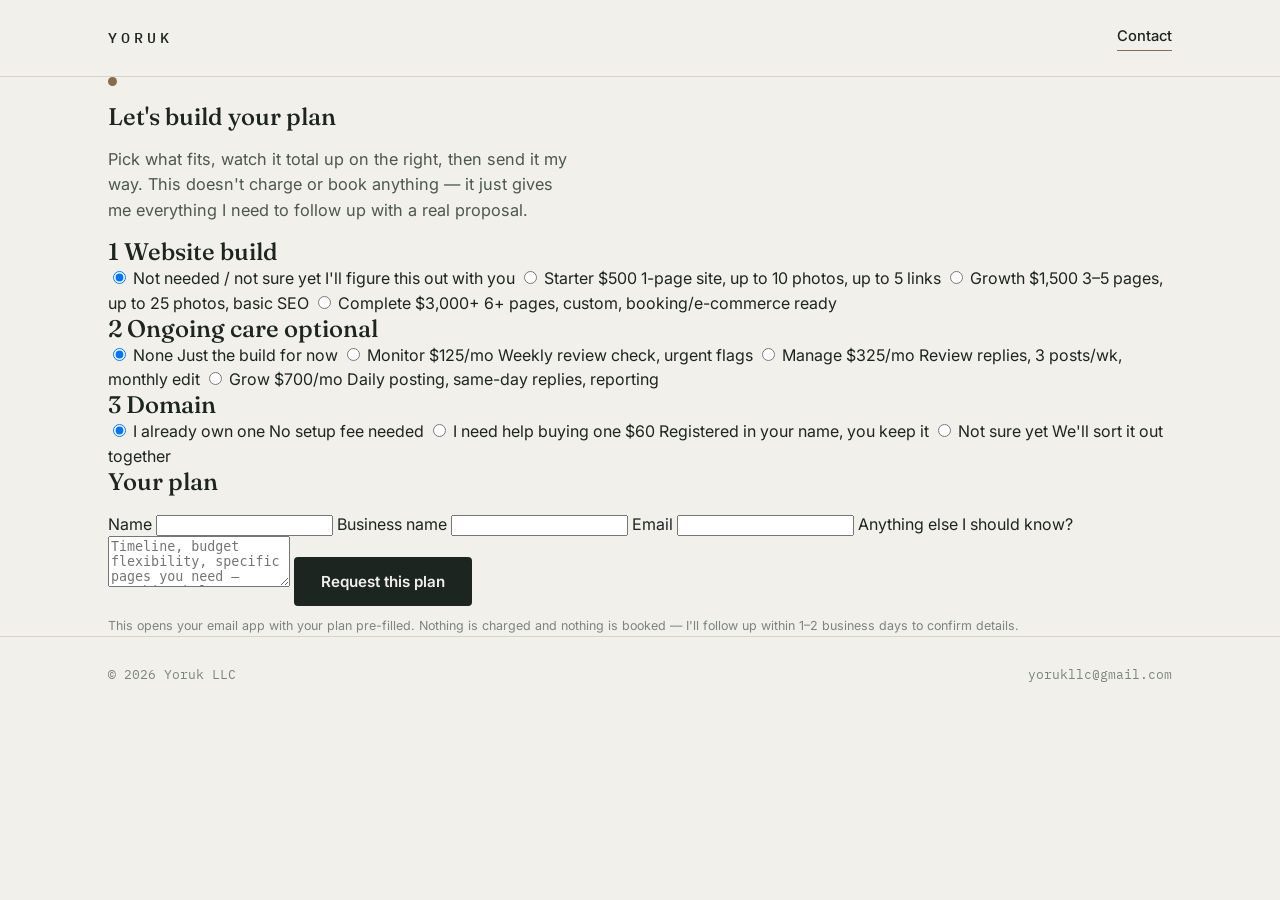
==== plans.html @ 05eb19a7 "Create plans.html" ====
<!DOCTYPE html>
<html lang="en">
<head>
<meta charset="UTF-8">
<meta name="viewport" content="width=device-width, initial-scale=1.0">
<title>Build Your Plan — Yoruk</title>
<meta name="description" content="Pick a website package and an optional care plan, see it laid out clearly, and send your plan request to Yoruk — no payment, no commitment.">

<link rel="preconnect" href="https://fonts.googleapis.com">
<link rel="preconnect" href="https://fonts.gstatic.com" crossorigin>
<link href="https://fonts.googleapis.com/css2?family=Fraunces:ital,opsz,wght@0,9..144,400;0,9..144,500;0,9..144,600;1,9..144,500&family=Inter:wght@400;500;600&family=IBM+Plex+Mono:wght@400;500&display=swap" rel="stylesheet">

<link rel="stylesheet" href="style.css">
</head>
<body>

<a class="skip-link" href="#main">Skip to content</a>

<header class="site-header">
  <div class="wrap header-row">
    <a href="index.html" class="wordmark">YORUK</a>
    <nav class="header-nav">
      <a href="index.html#contact" class="header-cta">Contact</a>
    </nav>
  </div>
</header>

<main id="main">

  <section class="builder-hero">
    <div class="wrap">
      <span class="waypoint" aria-hidden="true"></span>
      <h1>Let's build your plan</h1>
      <p class="section-sub">Pick what fits, watch it total up on the right, then send it my way. This doesn't charge or book anything — it just gives me everything I need to follow up with a real proposal.</p>
    </div>
  </section>

  <section class="builder">
    <div class="wrap builder-grid">

      <div class="builder-steps">

        <div class="builder-step">
          <h2><span class="step-num">1</span> Website build</h2>
          <div class="option-group" data-group="build" data-required="true">
            <label class="option-card">
              <input type="radio" name="build" value="none" checked data-label="No build needed" data-price="0" data-cadence="">
              <span class="option-name">Not needed / not sure yet</span>
              <span class="option-desc">I'll figure this out with you</span>
            </label>
            <label class="option-card">
              <input type="radio" name="build" value="starter" data-label="Starter build" data-price="500" data-cadence="one-time">
              <span class="option-name">Starter <span class="option-price">$500</span></span>
              <span class="option-desc">1-page site, up to 10 photos, up to 5 links</span>
            </label>
            <label class="option-card">
              <input type="radio" name="build" value="growth" data-label="Growth build" data-price="1500" data-cadence="one-time">
              <span class="option-name">Growth <span class="option-price">$1,500</span></span>
              <span class="option-desc">3–5 pages, up to 25 photos, basic SEO</span>
            </label>
            <label class="option-card">
              <input type="radio" name="build" value="complete" data-label="Complete build" data-price="3000" data-cadence="one-time">
              <span class="option-name">Complete <span class="option-price">$3,000+</span></span>
              <span class="option-desc">6+ pages, custom, booking/e-commerce ready</span>
            </label>
          </div>
        </div>

        <div class="builder-step">
          <h2><span class="step-num">2</span> Ongoing care <span class="step-optional">optional</span></h2>
          <div class="option-group" data-group="care">
            <label class="option-card">
              <input type="radio" name="care" value="none" checked data-label="No ongoing care" data-price="0" data-cadence="">
              <span class="option-name">None</span>
              <span class="option-desc">Just the build for now</span>
            </label>
            <label class="option-card">
              <input type="radio" name="care" value="monitor" data-label="Monitor plan" data-price="125" data-cadence="/mo">
              <span class="option-name">Monitor <span class="option-price">$125/mo</span></span>
              <span class="option-desc">Weekly review check, urgent flags</span>
            </label>
            <label class="option-card">
              <input type="radio" name="care" value="manage" data-label="Manage plan" data-price="325" data-cadence="/mo">
              <span class="option-name">Manage <span class="option-price">$325/mo</span></span>
              <span class="option-desc">Review replies, 3 posts/wk, monthly edit</span>
            </label>
            <label class="option-card">
              <input type="radio" name="care" value="grow" data-label="Grow plan" data-price="700" data-cadence="/mo">
              <span class="option-name">Grow <span class="option-price">$700/mo</span></span>
              <span class="option-desc">Daily posting, same-day replies, reporting</span>
            </label>
          </div>
        </div>

        <div class="builder-step">
          <h2><span class="step-num">3</span> Domain</h2>
          <div class="option-group" data-group="domain">
            <label class="option-card">
              <input type="radio" name="domain" value="have" checked data-label="Already own a domain" data-price="0" data-cadence="">
              <span class="option-name">I already own one</span>
              <span class="option-desc">No setup fee needed</span>
            </label>
            <label class="option-card">
              <input type="radio" name="domain" value="need" data-label="Needs help buying a domain" data-price="60" data-cadence="one-time">
              <span class="option-name">I need help buying one <span class="option-price">$60</span></span>
              <span class="option-desc">Registered in your name, you keep it</span>
            </label>
            <label class="option-card">
              <input type="radio" name="domain" value="unsure" data-label="Not sure about domain yet" data-price="0" data-cadence="">
              <span class="option-name">Not sure yet</span>
              <span class="option-desc">We'll sort it out together</span>
            </label>
          </div>
        </div>

      </div>

      <aside class="builder-summary">
        <h2>Your plan</h2>
        <ul class="summary-list" id="summary-list"></ul>

        <div class="summary-totals" id="summary-totals"></div>

        <form id="plan-form" novalidate>
          <label for="p-name">Name</label>
          <input type="text" id="p-name" required autocomplete="name">

          <label for="p-business">Business name</label>
          <input type="text" id="p-business" autocomplete="organization">

          <label for="p-email">Email</label>
          <input type="email" id="p-email" required autocomplete="email">

          <label for="p-notes">Anything else I should know?</label>
          <textarea id="p-notes" rows="3" placeholder="Timeline, budget flexibility, specific pages you need — anything helps."></textarea>

          <button type="submit" class="btn btn-primary">Request this plan</button>
          <p class="form-note">This opens your email app with your plan pre-filled. Nothing is charged and nothing is booked — I'll follow up within 1–2 business days to confirm details.</p>
        </form>
      </aside>

    </div>
  </section>

</main>

<footer class="site-footer">
  <div class="wrap footer-row">
    <span>© 2026 Yoruk LLC</span>
    <a href="mailto:yorukllc@gmail.com">yorukllc@gmail.com</a>
  </div>
</footer>

<script src="plans.js"></script>
</body>
</html>
---- style.css ----
/* ============================================
   YORUK — design tokens
   ============================================ */
:root {
  --paper:      #F2F0EA;
  --paper-alt:  #E9E5D9;
  --ink:        #1D2521;
  --ink-soft:   #4B5750;
  --ink-faint:  #7A8580;
  --accent:     #8A6C4A;
  --accent-deep:#6E5439;
  --accent-tint:#C9B79A;
  --teal:       #445752;
  --line:       #D8D3C6;

  --font-display: 'Fraunces', Georgia, serif;
  --font-body: 'Inter', -apple-system, BlinkMacSystemFont, sans-serif;
  --font-mono: 'IBM Plex Mono', 'Courier New', monospace;

  --wrap: 1120px;
  --radius: 4px;
}

* { box-sizing: border-box; }

html { scroll-behavior: smooth; }

@media (prefers-reduced-motion: reduce) {
  html { scroll-behavior: auto; }
  *, *::before, *::after {
    animation-duration: 0.01ms !important;
    animation-iteration-count: 1 !important;
    transition-duration: 0.01ms !important;
  }
}

body {
  margin: 0;
  background: var(--paper);
  color: var(--ink);
  font-family: var(--font-body);
  font-size: 16px;
  line-height: 1.55;
  -webkit-font-smoothing: antialiased;
}

.wrap {
  max-width: var(--wrap);
  margin: 0 auto;
  padding: 0 28px;
}

.skip-link {
  position: absolute;
  left: -9999px;
  top: 0;
  background: var(--ink);
  color: var(--paper);
  padding: 12px 18px;
  z-index: 100;
}
.skip-link:focus {
  left: 16px;
  top: 16px;
}

a { color: inherit; }

:focus-visible {
  outline: 2px solid var(--accent-deep);
  outline-offset: 3px;
}

h1, h2, h3 {
  font-family: var(--font-display);
  font-weight: 500;
  line-height: 1.12;
  margin: 0;
  color: var(--ink);
}

em { font-style: italic; color: var(--accent-deep); }

.section-sub {
  color: var(--ink-soft);
  max-width: 46ch;
  font-size: 1.02rem;
}

/* ============================================
   Header
   ============================================ */
.site-header {
  position: sticky;
  top: 0;
  z-index: 50;
  background: rgba(242, 240, 234, 0.9);
  backdrop-filter: blur(6px);
  border-bottom: 1px solid var(--line);
}

.header-row {
  display: flex;
  align-items: center;
  justify-content: space-between;
  height: 76px;
}

.wordmark {
  font-family: var(--font-mono);
  font-size: 0.92rem;
  letter-spacing: 0.28em;
  text-decoration: none;
  color: var(--ink);
  font-weight: 500;
}

.header-nav {
  display: flex;
  align-items: center;
  gap: 28px;
}

.availability {
  display: flex;
  align-items: center;
  gap: 8px;
  font-family: var(--font-mono);
  font-size: 0.78rem;
  letter-spacing: 0.02em;
  color: var(--ink-soft);
}

.availability-dot {
  width: 7px;
  height: 7px;
  border-radius: 50%;
  background: var(--teal);
  box-shadow: 0 0 0 3px rgba(68, 87, 82, 0.15);
}

.header-cta {
  text-decoration: none;
  font-size: 0.92rem;
  font-weight: 500;
  color: var(--ink);
  border-bottom: 1px solid var(--accent);
  padding-bottom: 2px;
}

@media (max-width: 600px) {
  .availability { display: none; }
}

/* ============================================
   Buttons
   ============================================ */
.btn {
  display: inline-block;
  text-decoration: none;
  font-family: var(--font-body);
  font-weight: 600;
  font-size: 0.95rem;
  padding: 14px 26px;
  border-radius: var(--radius);
  border: 1px solid transparent;
  cursor: pointer;
  transition: transform 0.15s ease, background 0.2s ease, border-color 0.2s ease;
}
.btn:hover { transform: translateY(-1px); }

.btn-primary {
  background: var(--ink);
  color: var(--paper);
}
.btn-primary:hover { background: var(--accent-deep); }

.btn-ghost {
  background: transparent;
  color: var(--ink);
  border-color: var(--ink);
}
.btn-ghost:hover { border-color: var(--accent-deep); color: var(--accent-deep); }

.btn-small {
  padding: 10px 20px;
  font-size: 0.88rem;
}

/* ============================================
   Hero
   ============================================ */
.hero {
  padding: 88px 0 72px;
}

.hero-grid {
  display: grid;
  grid-template-columns: 1.3fr 0.7fr;
  gap: 48px;
  align-items: center;
}

.eyebrow {
  font-family: var(--font-mono);
  font-size: 0.8rem;
  letter-spacing: 0.14em;
  text-transform: uppercase;
  color: var(--accent-deep);
  margin: 0 0 18px;
}

.hero-copy h1 {
  font-size: clamp(2.4rem, 5vw, 3.6rem);
  margin-bottom: 22px;
}

.hero-sub {
  font-size: 1.12rem;
  color: var(--ink-soft);
  max-width: 46ch;
  margin: 0 0 34px;
}

.hero-actions {
  display: flex;
  gap: 16px;
  flex-wrap: wrap;
}

/* decorative route mark — nods to "yoruk" (wanderer): a path of waypoints */
.hero-mark {
  display: flex;
  align-items: center;
  justify-content: center;
  height: 100%;
}

.route {
  position: relative;
  width: 100%;
  height: 260px;
}

.route-line {
  position: absolute;
  left: 50%;
  top: 0;
  bottom: 0;
  width: 1px;
  background: linear-gradient(to bottom, transparent, var(--line) 12%, var(--line) 88%, transparent);
}

.route-point {
  position: absolute;
  left: 50%;
  width: 9px;
  height: 9px;
  border-radius: 50%;
  background: var(--paper);
  border: 1.5px solid var(--accent);
  transform: translateX(-50%);
  top: calc(var(--d) * 25% + 8%);
  animation: settle 0.6s ease both;
  animation-delay: calc(var(--d) * 120ms + 200ms);
}

.route-point:nth-child(3) { background: var(--accent); }

@keyframes settle {
  from { opacity: 0; transform: translateX(-50%) translateY(-6px); }
  to   { opacity: 1; transform: translateX(-50%) translateY(0); }
}

@media (max-width: 860px) {
  .hero-grid { grid-template-columns: 1fr; }
  .hero-mark { display: none; }
  .hero { padding: 56px 0 48px; }
}

/* ============================================
   Section head + waypoint marker
   ============================================ */
.section-head {
  margin-bottom: 44px;
  max-width: 60ch;
}

.waypoint {
  display: block;
  width: 9px;
  height: 9px;
  border-radius: 50%;
  background: var(--accent);
  margin-bottom: 18px;
}

.section-head h2 {
  font-size: clamp(1.7rem, 3vw, 2.2rem);
  margin-bottom: 12px;
}

/* ============================================
   Services
   ============================================ */
.services {
  padding: 84px 0;
  border-top: 1px solid var(--line);
}

.service-grid {
  display: grid;
  grid-template-columns: repeat(3, 1fr);
  gap: 1px;
  background: var(--line);
  border: 1px solid var(--line);
}

.service-card {
  background: var(--paper);
  padding: 30px 28px;
}

.service-card h3 {
  font-size: 1.08rem;
  font-weight: 600;
  font-family: var(--font-body);
  margin-bottom: 10px;
}

.service-card p {
  color: var(--ink-soft);
  font-size: 0.95rem;
  margin: 0;
}

@media (max-width: 860px) {
  .service-grid { grid-template-columns: 1fr; }
}

/* ============================================
   Pricing — flip cards
   ============================================ */
.pricing {
  padding: 84px 0;
  border-top: 1px solid var(--line);
}

.tier-grid {
  display: grid;
  grid-template-columns: repeat(3, 1fr);
  gap: 24px;
  perspective: 1600px;
}

.tier-card {
  background: none;
  border: none;
  padding: 0;
  cursor: pointer;
  font-family: inherit;
  text-align: left;
  height: 320px;
  display: block;
}

.tier-card-inner {
  position: relative;
  display: block;
  width: 100%;
  height: 100%;
  transition: transform 0.55s cubic-bezier(0.6, 0.1, 0.2, 1);
  transform-style: preserve-3d;
}

.tier-card[aria-pressed="true"] .tier-card-inner {
  transform: rotateY(180deg);
}

.tier-face {
  position: absolute;
  inset: 0;
  backface-visibility: hidden;
  border-radius: var(--radius);
  padding: 30px 26px;
  display: flex;
  flex-direction: column;
}

.tier-front {
  background: var(--paper-alt);
  border: 1px solid var(--line);
  justify-content: space-between;
}

.tier-back {
  background: var(--ink);
  color: var(--paper);
  transform: rotateY(180deg);
  border: 1px solid var(--ink);
}

.tier-name {
  font-family: var(--font-display);
  font-size: 1.5rem;
  font-weight: 500;
}

.tier-back .tier-name { color: var(--paper); margin-bottom: 4px; }

.tier-teaser {
  color: var(--ink-soft);
  font-size: 0.98rem;
  margin: 14px 0 auto;
}

.tier-flip-hint {
  font-family: var(--font-mono);
  font-size: 0.76rem;
  letter-spacing: 0.05em;
  color: var(--accent-deep);
  display: flex;
  align-items: center;
  gap: 6px;
}
.tier-flip-hint::after {
  content: "↻";
  font-size: 0.95rem;
}

.tier-price {
  font-family: var(--font-mono);
  font-size: 1.7rem;
  color: var(--accent-tint);
  margin-bottom: 16px;
}

.tier-list {
  list-style: none;
  margin: 0 0 auto;
  padding: 0;
  font-size: 0.92rem;
  color: #D9D4C6;
}

.tier-list li {
  padding-left: 16px;
  position: relative;
  margin-bottom: 9px;
  line-height: 1.4;
}

.tier-list li::before {
  content: "";
  position: absolute;
  left: 0;
  top: 8px;
  width: 5px;
  height: 5px;
  border-radius: 50%;
  background: var(--accent-tint);
}

.tier-note {
  font-size: 0.78rem;
  color: #A8A296;
  font-family: var(--font-mono);
}

.tier-card:hover .tier-front {
  border-color: var(--accent);
}

.custom-note {
  margin-top: 40px;
  padding-top: 32px;
  border-top: 1px solid var(--line);
  display: flex;
  align-items: center;
  justify-content: space-between;
  gap: 24px;
  flex-wrap: wrap;
}

.custom-note p {
  margin: 0;
  max-width: 56ch;
  color: var(--ink-soft);
}
.custom-note strong { color: var(--ink); }

@media (max-width: 860px) {
  .tier-grid { grid-template-columns: 1fr; }
  .tier-card { height: 290px; }
}

/* ============================================
   Contact
   ============================================ */
.contact {
  padding: 84px 0 96px;
  border-top: 1px solid var(--line);
}

.contact-grid {
  display: grid;
  grid-template-columns: 0.9fr 1.1fr;
  gap: 56px;
}

.contact-copy h2 { margin-bottom: 14px; }

.contact-email {
  display: inline-block;
  margin-top: 26px;
  font-family: var(--font-mono);
  font-size: 1.05rem;
  text-decoration: none;
  color: var(--accent-deep);
  border-bottom: 1px solid var(--accent);
  padding-bottom: 3px;
}

.contact-form {
  display: flex;
  flex-direction: column;
  gap: 6px;
  background: var(--paper-alt);
  border: 1px solid var(--line);
  border-radius: var(--radius);
  padding: 32px;
}

.contact-form label {
  font-size: 0.82rem;
  font-family: var(--font-mono);
  color: var(--ink-soft);
  margin-top: 14px;
}
.contact-form label:first-child { margin-top: 0; }

.contact-form input,
.contact-form textarea {
  font-family: var(--font-body);
  font-size: 0.98rem;
  padding: 11px 13px;
  border: 1px solid var(--line);
  border-radius: var(--radius);
  background: var(--paper);
  color: var(--ink);
  resize: vertical;
}

.contact-form input:focus,
.contact-form textarea:focus {
  border-color: var(--accent);
}

.contact-form .btn {
  margin-top: 22px;
  align-self: flex-start;
}

.form-note {
  font-size: 0.78rem;
  color: var(--ink-faint);
  margin: 10px 0 0;
}

@media (max-width: 860px) {
  .contact-grid { grid-template-columns: 1fr; }
}

/* ============================================
   Footer
   ============================================ */
.site-footer {
  border-top: 1px solid var(--line);
  padding: 28px 0;
}

.footer-row {
  display: flex;
  justify-content: space-between;
  font-family: var(--font-mono);
  font-size: 0.8rem;
  color: var(--ink-faint);
  flex-wrap: wrap;
  gap: 10px;
}

.footer-row a {
  text-decoration: none;
  color: var(--ink-faint);
}
.footer-row a:hover { color: var(--accent-deep); }
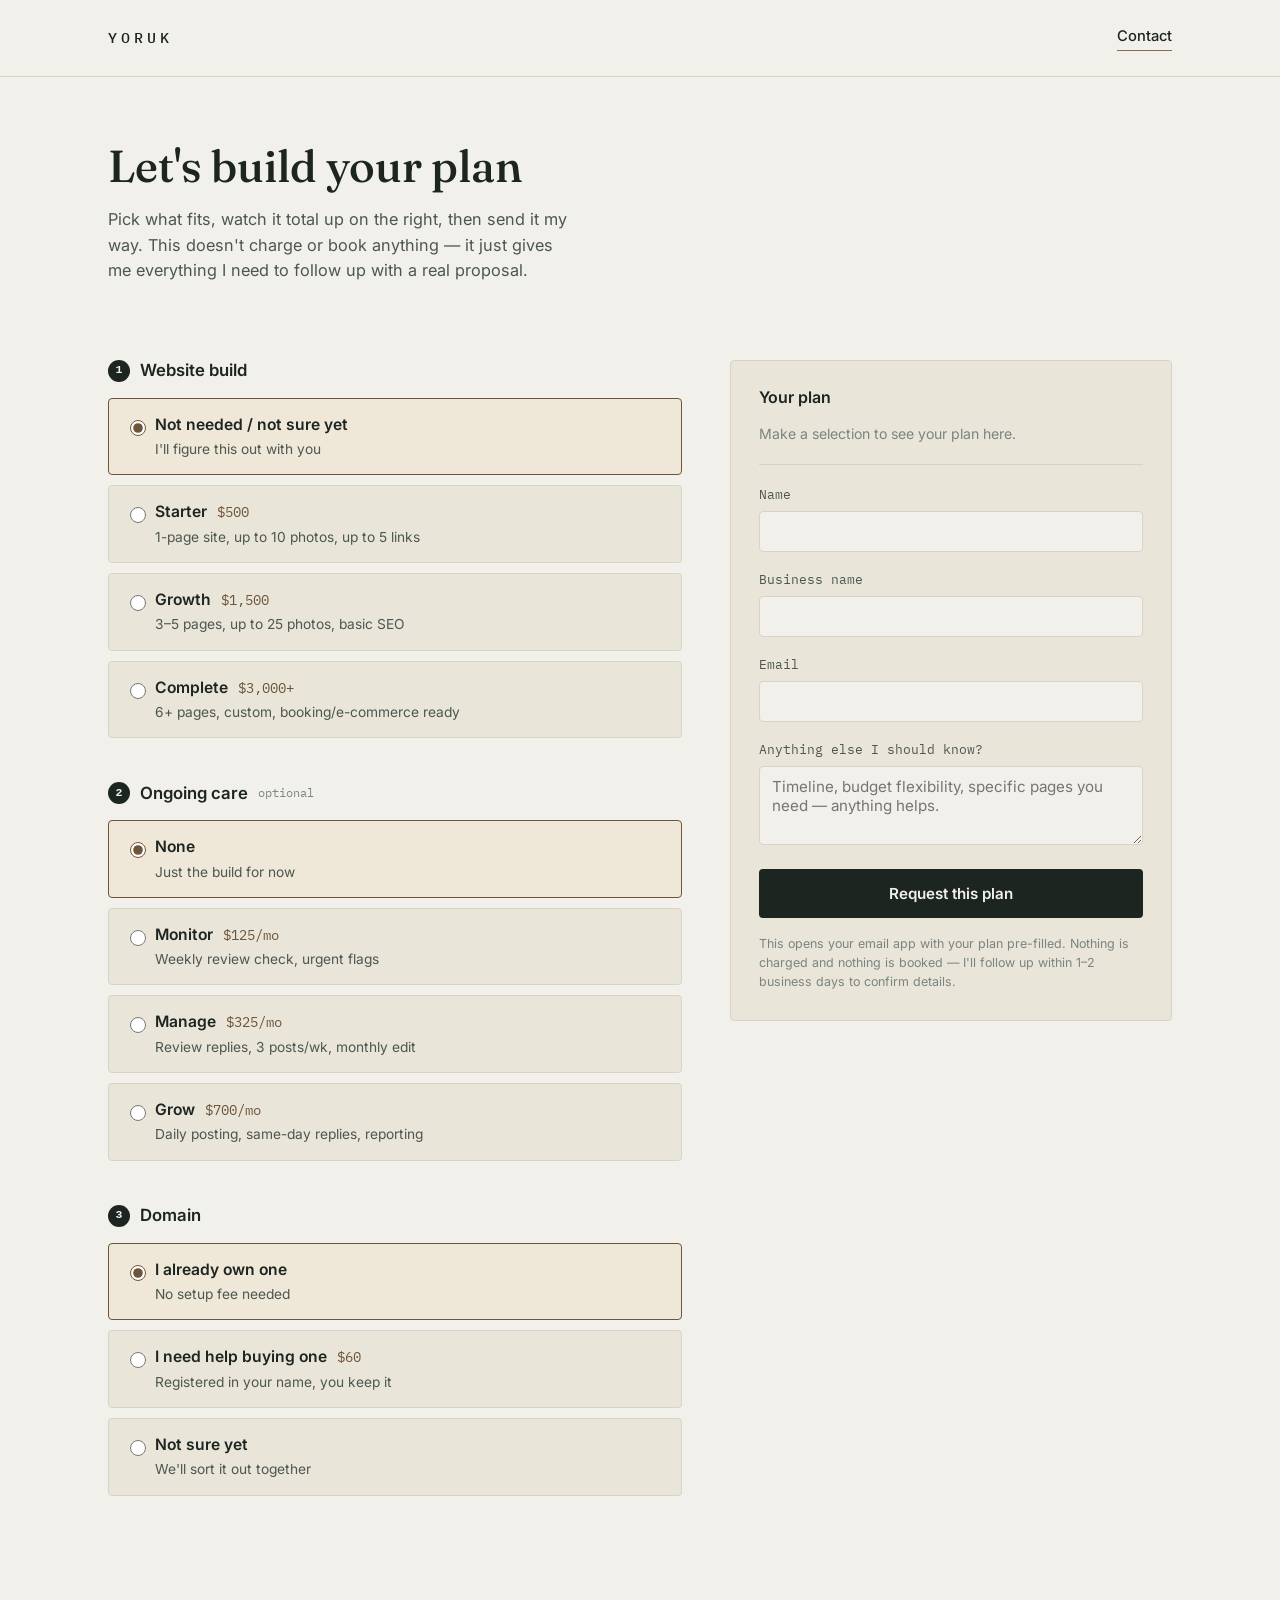
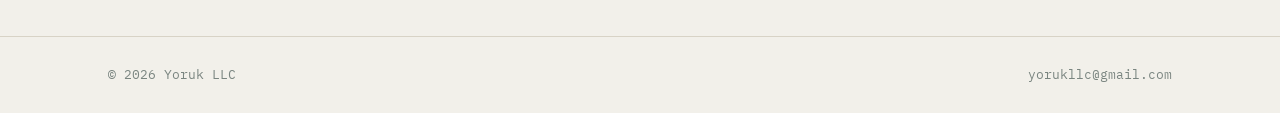
==== commit d689ca67: "Update plans.html" ====
--- a/plans.html
+++ b/plans.html
@@ -29,7 +29,6 @@
 
   <section class="builder-hero">
     <div class="wrap">
-      <span class="waypoint" aria-hidden="true"></span>
       <h1>Let's build your plan</h1>
       <p class="section-sub">Pick what fits, watch it total up on the right, then send it my way. This doesn't charge or book anything — it just gives me everything I need to follow up with a real proposal.</p>
     </div>
--- a/style.css
+++ b/style.css
@@ -279,20 +279,11 @@
 }
 
 /* ============================================
-   Section head + waypoint marker
+   Section head
    ============================================ */
 .section-head {
   margin-bottom: 44px;
   max-width: 60ch;
-}
-
-.waypoint {
-  display: block;
-  width: 9px;
-  height: 9px;
-  border-radius: 50%;
-  background: var(--accent);
-  margin-bottom: 18px;
 }
 
 .section-head h2 {
@@ -471,6 +462,20 @@
   border-color: var(--accent);
 }
 
+.tier-price-unit {
+  font-size: 0.6em;
+  font-weight: 400;
+  color: #A8A296;
+  margin-left: 4px;
+}
+
+.tier-footnote {
+  margin-top: 32px;
+  font-size: 0.92rem;
+  color: var(--ink-soft);
+}
+.tier-footnote strong { color: var(--ink); }
+
 .custom-note {
   margin-top: 40px;
   padding-top: 32px;
@@ -492,6 +497,100 @@
 @media (max-width: 860px) {
   .tier-grid { grid-template-columns: 1fr; }
   .tier-card { height: 290px; }
+}
+
+/* ============================================
+   Ongoing care — monthly retainer cards
+   ============================================ */
+.care {
+  padding: 84px 0;
+  border-top: 1px solid var(--line);
+}
+
+.care-grid {
+  display: grid;
+  grid-template-columns: repeat(3, 1fr);
+  gap: 24px;
+}
+
+.care-card {
+  position: relative;
+  background: var(--paper-alt);
+  border: 1px solid var(--line);
+  border-radius: var(--radius);
+  padding: 30px 26px;
+  display: flex;
+  flex-direction: column;
+}
+
+.care-card-featured {
+  border-color: var(--accent);
+  background: #EFE7D8;
+}
+
+.care-badge {
+  position: absolute;
+  top: -11px;
+  left: 26px;
+  background: var(--accent-deep);
+  color: var(--paper);
+  font-family: var(--font-mono);
+  font-size: 0.68rem;
+  letter-spacing: 0.06em;
+  text-transform: uppercase;
+  padding: 4px 10px;
+  border-radius: 3px;
+}
+
+.care-name {
+  font-family: var(--font-display);
+  font-size: 1.25rem;
+  font-weight: 500;
+  margin-bottom: 8px;
+}
+
+.care-price {
+  font-family: var(--font-mono);
+  font-size: 1.5rem;
+  color: var(--accent-deep);
+  margin-bottom: 18px;
+}
+
+.care-price-unit {
+  font-size: 0.55em;
+  font-weight: 400;
+  color: var(--ink-faint);
+  margin-left: 2px;
+}
+
+.care-list {
+  list-style: none;
+  margin: 0;
+  padding: 0;
+  font-size: 0.92rem;
+  color: var(--ink-soft);
+}
+
+.care-list li {
+  padding-left: 16px;
+  position: relative;
+  margin-bottom: 9px;
+  line-height: 1.4;
+}
+
+.care-list li::before {
+  content: "";
+  position: absolute;
+  left: 0;
+  top: 8px;
+  width: 5px;
+  height: 5px;
+  border-radius: 50%;
+  background: var(--accent);
+}
+
+@media (max-width: 860px) {
+  .care-grid { grid-template-columns: 1fr; }
 }
 
 /* ============================================
@@ -594,3 +693,222 @@
   color: var(--ink-faint);
 }
 .footer-row a:hover { color: var(--accent-deep); }
+
+/* ============================================
+   Plan builder page
+   ============================================ */
+.builder-hero {
+  padding: 64px 0 20px;
+}
+
+.builder-hero h1 {
+  font-size: clamp(2rem, 4vw, 2.8rem);
+  margin: 0 0 14px;
+}
+
+.builder {
+  padding: 40px 0 96px;
+}
+
+.builder-grid {
+  display: grid;
+  grid-template-columns: 1.3fr 1fr;
+  gap: 48px;
+  align-items: start;
+}
+
+.builder-step {
+  margin-bottom: 44px;
+}
+
+.builder-step h2 {
+  font-family: var(--font-body);
+  font-size: 1.05rem;
+  font-weight: 600;
+  display: flex;
+  align-items: center;
+  gap: 10px;
+  margin-bottom: 16px;
+}
+
+.step-num {
+  display: inline-flex;
+  align-items: center;
+  justify-content: center;
+  width: 22px;
+  height: 22px;
+  border-radius: 50%;
+  background: var(--ink);
+  color: var(--paper);
+  font-family: var(--font-mono);
+  font-size: 0.72rem;
+}
+
+.step-optional {
+  font-family: var(--font-mono);
+  font-size: 0.72rem;
+  color: var(--ink-faint);
+  font-weight: 400;
+  text-transform: lowercase;
+}
+
+.option-group {
+  display: grid;
+  gap: 10px;
+}
+
+.option-card {
+  position: relative;
+  display: block;
+  background: var(--paper-alt);
+  border: 1px solid var(--line);
+  border-radius: var(--radius);
+  padding: 14px 18px 14px 46px;
+  cursor: pointer;
+  transition: border-color 0.15s ease, background 0.15s ease;
+}
+
+.option-card:hover {
+  border-color: var(--accent);
+}
+
+.option-card input {
+  position: absolute;
+  left: 16px;
+  top: 18px;
+  accent-color: var(--accent-deep);
+  width: 16px;
+  height: 16px;
+}
+
+.option-card:has(input:checked) {
+  border-color: var(--accent-deep);
+  background: #EFE7D8;
+}
+
+.option-name {
+  display: block;
+  font-weight: 600;
+  font-size: 0.98rem;
+}
+
+.option-price {
+  font-family: var(--font-mono);
+  font-weight: 400;
+  color: var(--accent-deep);
+  font-size: 0.88rem;
+  margin-left: 6px;
+}
+
+.option-desc {
+  display: block;
+  font-size: 0.86rem;
+  color: var(--ink-soft);
+  margin-top: 2px;
+}
+
+.builder-summary {
+  position: sticky;
+  top: 96px;
+  background: var(--paper-alt);
+  border: 1px solid var(--line);
+  border-radius: var(--radius);
+  padding: 28px;
+}
+
+.builder-summary h2 {
+  font-family: var(--font-body);
+  font-size: 1rem;
+  font-weight: 600;
+  margin-bottom: 16px;
+}
+
+.summary-list {
+  list-style: none;
+  margin: 0 0 18px;
+  padding: 0;
+}
+
+.summary-list li {
+  display: flex;
+  justify-content: space-between;
+  gap: 12px;
+  font-size: 0.92rem;
+  padding: 10px 0;
+  border-bottom: 1px solid var(--line);
+}
+
+.summary-list .summary-empty {
+  color: var(--ink-faint);
+  font-size: 0.88rem;
+  border-bottom: none;
+  padding: 0;
+}
+
+.summary-item-name { color: var(--ink-soft); }
+.summary-item-price {
+  font-family: var(--font-mono);
+  color: var(--ink);
+  white-space: nowrap;
+}
+
+.summary-totals {
+  margin-bottom: 20px;
+}
+
+.summary-total-row {
+  display: flex;
+  justify-content: space-between;
+  font-weight: 600;
+  font-size: 0.98rem;
+  padding: 8px 0;
+}
+
+.summary-total-row .summary-total-amount {
+  font-family: var(--font-mono);
+  color: var(--accent-deep);
+}
+
+.builder-summary form {
+  display: flex;
+  flex-direction: column;
+  gap: 6px;
+  border-top: 1px solid var(--line);
+  padding-top: 20px;
+}
+
+.builder-summary form label {
+  font-size: 0.8rem;
+  font-family: var(--font-mono);
+  color: var(--ink-soft);
+  margin-top: 12px;
+}
+.builder-summary form label:first-child { margin-top: 0; }
+
+.builder-summary form input,
+.builder-summary form textarea {
+  font-family: var(--font-body);
+  font-size: 0.95rem;
+  padding: 10px 12px;
+  border: 1px solid var(--line);
+  border-radius: var(--radius);
+  background: var(--paper);
+  color: var(--ink);
+  resize: vertical;
+}
+
+.builder-summary form input:focus,
+.builder-summary form textarea:focus {
+  border-color: var(--accent);
+}
+
+.builder-summary .btn {
+  margin-top: 18px;
+  width: 100%;
+  text-align: center;
+}
+
+@media (max-width: 900px) {
+  .builder-grid { grid-template-columns: 1fr; }
+  .builder-summary { position: static; }
+}
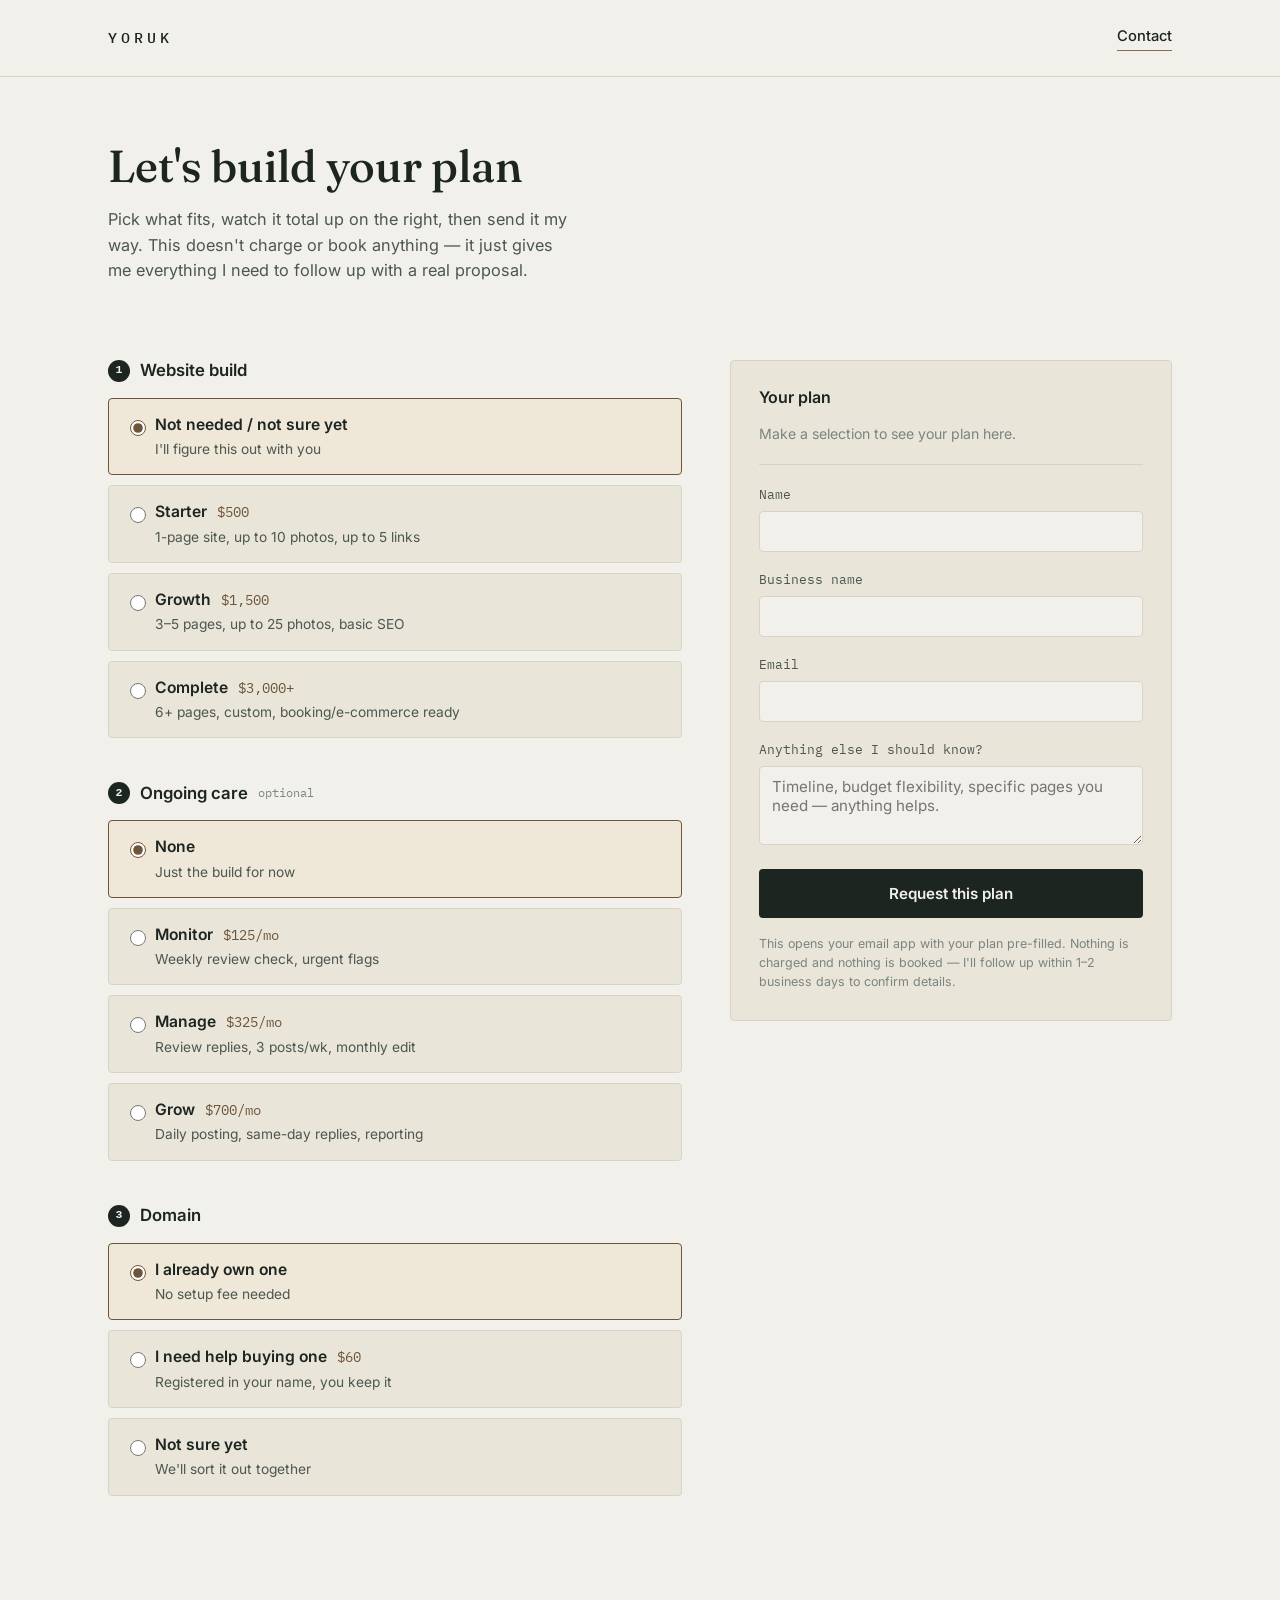
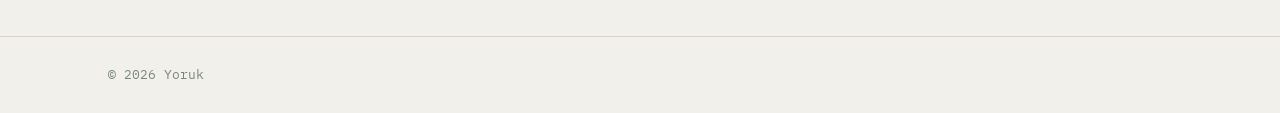
==== commit bb45920b: "Update plans.html" ====
--- a/plans.html
+++ b/plans.html
@@ -145,10 +145,10 @@
 
 <footer class="site-footer">
   <div class="wrap footer-row">
-    <span>© 2026 Yoruk LLC</span>
-    <a href="mailto:yorukllc@gmail.com">yorukllc@gmail.com</a>
+    <span>© 2026 Yoruk</span>
   </div>
 </footer>
+
 
 <script src="plans.js"></script>
 </body>
--- a/style.css
+++ b/style.css
@@ -351,9 +351,10 @@
   cursor: pointer;
   font-family: inherit;
   text-align: left;
-  height: 320px;
+  height: 480px;
   display: block;
 }
+
 
 .tier-card-inner {
   position: relative;
@@ -376,7 +377,9 @@
   padding: 30px 26px;
   display: flex;
   flex-direction: column;
-}
+  overflow-y: auto;
+}
+
 
 .tier-front {
   background: var(--paper-alt);
@@ -496,8 +499,9 @@
 
 @media (max-width: 860px) {
   .tier-grid { grid-template-columns: 1fr; }
-  .tier-card { height: 290px; }
-}
+  .tier-card { height: 460px; }
+}
+
 
 /* ============================================
    Ongoing care — monthly retainer cards
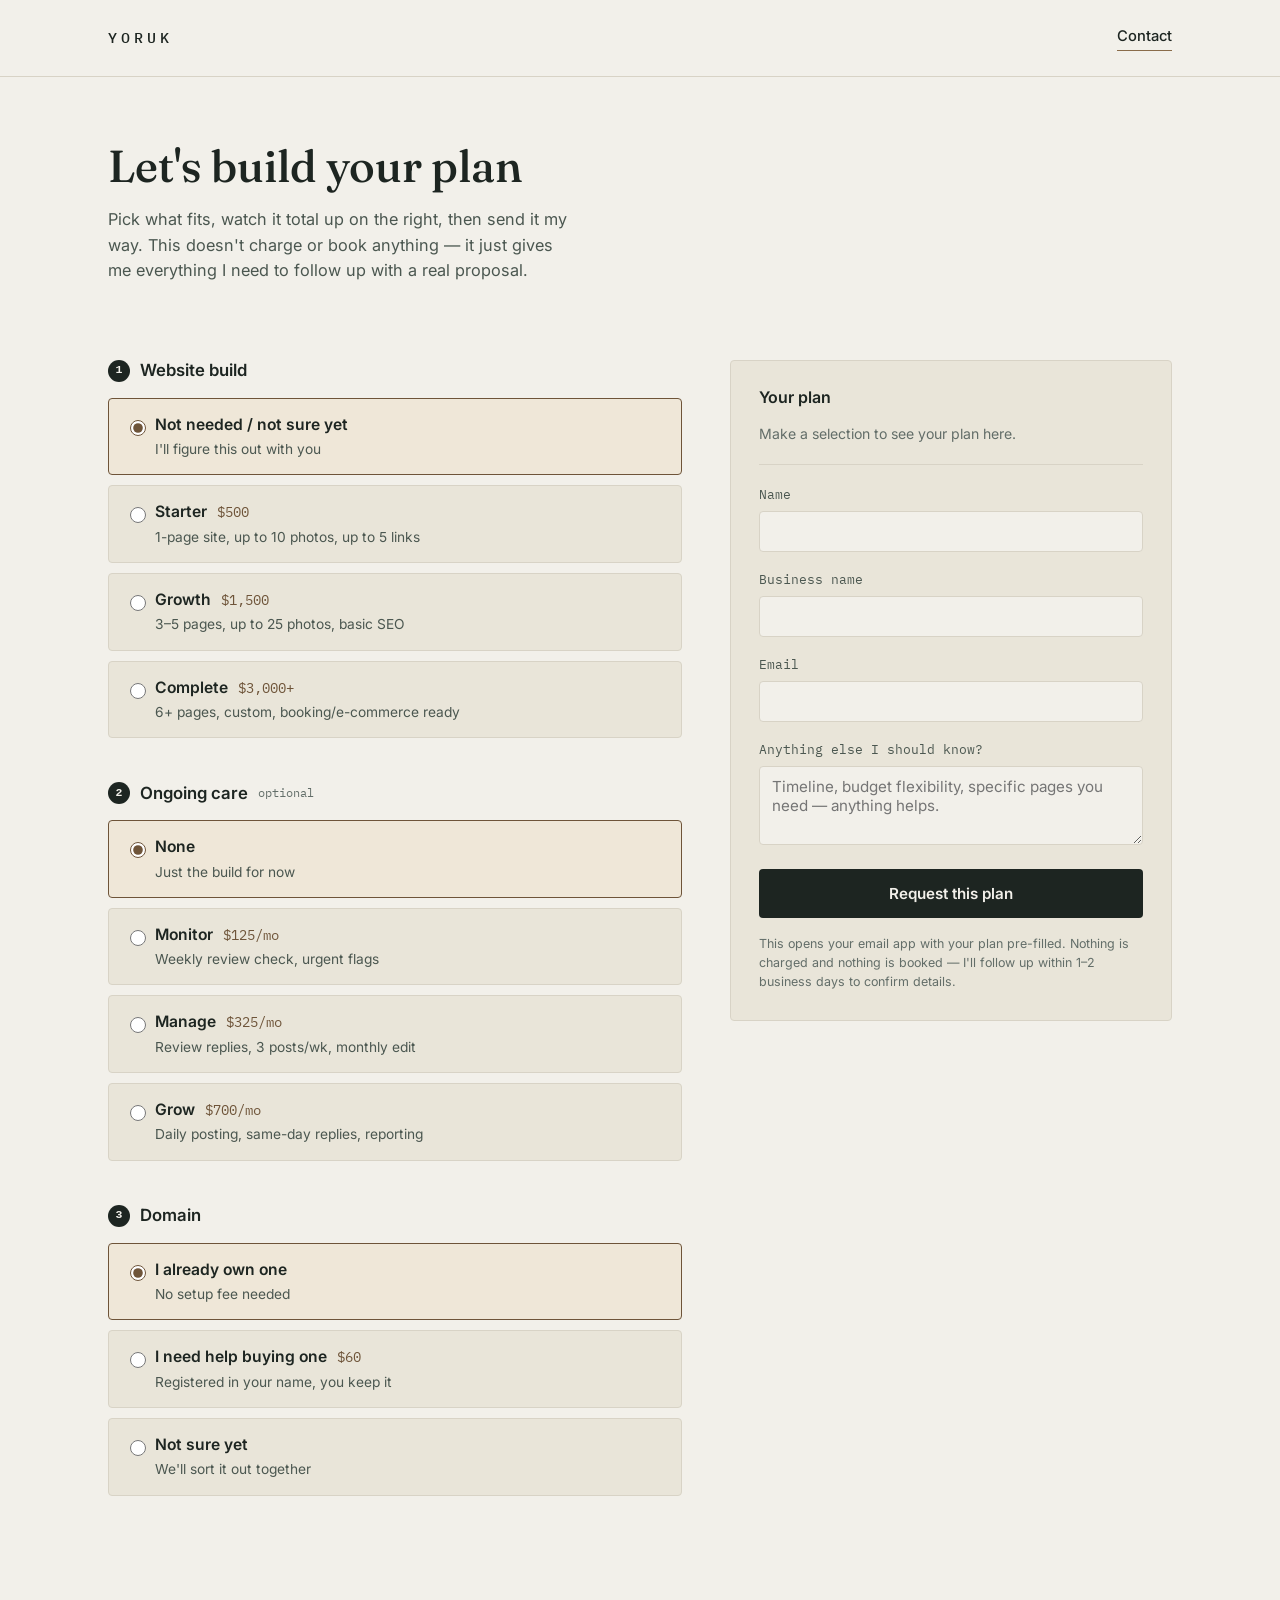
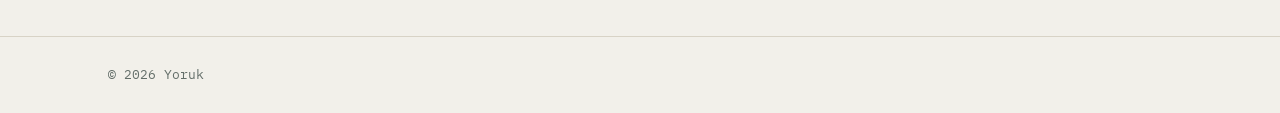
==== commit c3350e8f: "Update plans.html" ====
--- a/plans.html
+++ b/plans.html
@@ -42,22 +42,22 @@
         <div class="builder-step">
           <h2><span class="step-num">1</span> Website build</h2>
           <div class="option-group" data-group="build" data-required="true">
-            <label class="option-card">
+            <label class="option-card" tabindex="0">
               <input type="radio" name="build" value="none" checked data-label="No build needed" data-price="0" data-cadence="">
               <span class="option-name">Not needed / not sure yet</span>
               <span class="option-desc">I'll figure this out with you</span>
             </label>
-            <label class="option-card">
+            <label class="option-card" tabindex="0">
               <input type="radio" name="build" value="starter" data-label="Starter build" data-price="500" data-cadence="one-time">
               <span class="option-name">Starter <span class="option-price">$500</span></span>
               <span class="option-desc">1-page site, up to 10 photos, up to 5 links</span>
             </label>
-            <label class="option-card">
+            <label class="option-card" tabindex="0">
               <input type="radio" name="build" value="growth" data-label="Growth build" data-price="1500" data-cadence="one-time">
               <span class="option-name">Growth <span class="option-price">$1,500</span></span>
               <span class="option-desc">3–5 pages, up to 25 photos, basic SEO</span>
             </label>
-            <label class="option-card">
+            <label class="option-card" tabindex="0">
               <input type="radio" name="build" value="complete" data-label="Complete build" data-price="3000" data-cadence="one-time">
               <span class="option-name">Complete <span class="option-price">$3,000+</span></span>
               <span class="option-desc">6+ pages, custom, booking/e-commerce ready</span>
@@ -68,22 +68,22 @@
         <div class="builder-step">
           <h2><span class="step-num">2</span> Ongoing care <span class="step-optional">optional</span></h2>
           <div class="option-group" data-group="care">
-            <label class="option-card">
+            <label class="option-card" tabindex="0">
               <input type="radio" name="care" value="none" checked data-label="No ongoing care" data-price="0" data-cadence="">
               <span class="option-name">None</span>
               <span class="option-desc">Just the build for now</span>
             </label>
-            <label class="option-card">
+            <label class="option-card" tabindex="0">
               <input type="radio" name="care" value="monitor" data-label="Monitor plan" data-price="125" data-cadence="/mo">
               <span class="option-name">Monitor <span class="option-price">$125/mo</span></span>
               <span class="option-desc">Weekly review check, urgent flags</span>
             </label>
-            <label class="option-card">
+            <label class="option-card" tabindex="0">
               <input type="radio" name="care" value="manage" data-label="Manage plan" data-price="325" data-cadence="/mo">
               <span class="option-name">Manage <span class="option-price">$325/mo</span></span>
               <span class="option-desc">Review replies, 3 posts/wk, monthly edit</span>
             </label>
-            <label class="option-card">
+            <label class="option-card" tabindex="0">
               <input type="radio" name="care" value="grow" data-label="Grow plan" data-price="700" data-cadence="/mo">
               <span class="option-name">Grow <span class="option-price">$700/mo</span></span>
               <span class="option-desc">Daily posting, same-day replies, reporting</span>
@@ -94,17 +94,17 @@
         <div class="builder-step">
           <h2><span class="step-num">3</span> Domain</h2>
           <div class="option-group" data-group="domain">
-            <label class="option-card">
+            <label class="option-card" tabindex="0">
               <input type="radio" name="domain" value="have" checked data-label="Already own a domain" data-price="0" data-cadence="">
               <span class="option-name">I already own one</span>
               <span class="option-desc">No setup fee needed</span>
             </label>
-            <label class="option-card">
+            <label class="option-card" tabindex="0">
               <input type="radio" name="domain" value="need" data-label="Needs help buying a domain" data-price="60" data-cadence="one-time">
               <span class="option-name">I need help buying one <span class="option-price">$60</span></span>
               <span class="option-desc">Registered in your name, you keep it</span>
             </label>
-            <label class="option-card">
+            <label class="option-card" tabindex="0">
               <input type="radio" name="domain" value="unsure" data-label="Not sure about domain yet" data-price="0" data-cadence="">
               <span class="option-name">Not sure yet</span>
               <span class="option-desc">We'll sort it out together</span>
@@ -114,7 +114,7 @@
 
       </div>
 
-      <aside class="builder-summary">
+      <aside class="builder-summary" aria-live="polite">
         <h2>Your plan</h2>
         <ul class="summary-list" id="summary-list"></ul>
 
@@ -122,13 +122,13 @@
 
         <form id="plan-form" novalidate>
           <label for="p-name">Name</label>
-          <input type="text" id="p-name" required autocomplete="name">
+          <input type="text" id="p-name" required aria-required="true" autocomplete="name">
 
           <label for="p-business">Business name</label>
           <input type="text" id="p-business" autocomplete="organization">
 
           <label for="p-email">Email</label>
-          <input type="email" id="p-email" required autocomplete="email">
+          <input type="email" id="p-email" required aria-required="true" autocomplete="email">
 
           <label for="p-notes">Anything else I should know?</label>
           <textarea id="p-notes" rows="3" placeholder="Timeline, budget flexibility, specific pages you need — anything helps."></textarea>
@@ -149,7 +149,6 @@
   </div>
 </footer>
 
-
 <script src="plans.js"></script>
 </body>
-</html>
+</html>
--- a/style.css
+++ b/style.css
@@ -6,7 +6,7 @@
   --paper-alt:  #E9E5D9;
   --ink:        #1D2521;
   --ink-soft:   #4B5750;
-  --ink-faint:  #7A8580;
+  --ink-faint:  #636E69; /* Darkened for ADA color contrast compliance */;
   --accent:     #8A6C4A;
   --accent-deep:#6E5439;
   --accent-tint:#C9B79A;
